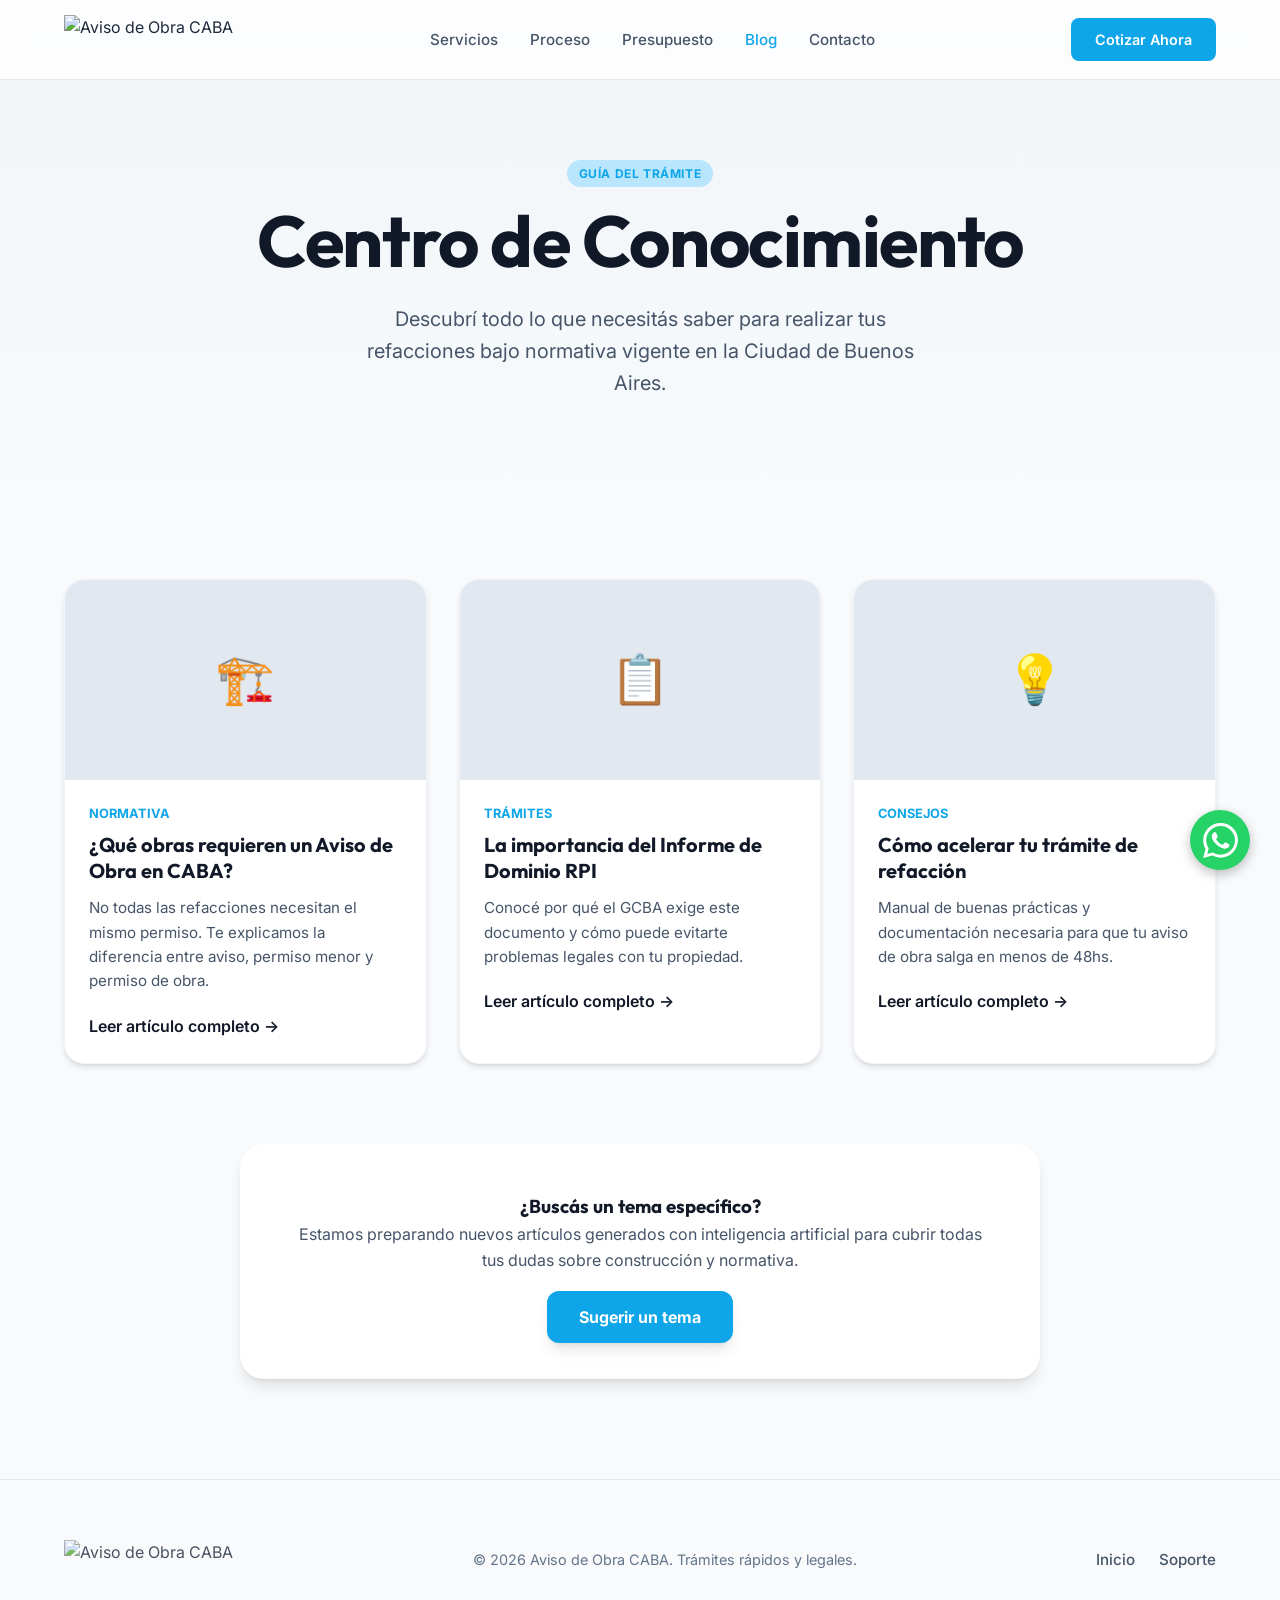
==== blog.html @ d006efeb "Add files via upload" ====
<!DOCTYPE html>
<html lang="es">
<head>
    <meta charset="UTF-8">
    <meta name="viewport" content="width=device-width, initial-scale=1.0">
    <title>Blog de Trámites | Aviso de Obra CABA</title>
    <meta name="description" content="Artículos de interés sobre avisos de obra, trámites en GCBA, y consejos para refacciones legales en CABA. Gestión del proceso del trámite.">
    <link rel="stylesheet" href="style.css">
    <style>
        .blog-hero {
            padding: 160px 0 80px;
            background: linear-gradient(to bottom, var(--slate-100), var(--background));
            text-align: center;
        }
        .blog-grid {
            display: grid;
            grid-template-columns: repeat(auto-fill, minmax(300px, 1fr));
            gap: 32px;
            margin-top: -40px;
            position: relative;
            z-index: 10;
        }
        .blog-card {
            background: white;
            border-radius: 20px;
            overflow: hidden;
            box-shadow: var(--shadow-md);
            border: 1px solid var(--slate-100);
            transition: var(--transition);
        }
        .blog-card:hover {
            transform: translateY(-8px);
            box-shadow: var(--shadow-xl);
        }
        .blog-img {
            width: 100%;
            height: 200px;
            background: var(--slate-200);
            display: flex;
            align-items: center;
            justify-content: center;
            font-size: 3rem;
        }
        .blog-content {
            padding: 24px;
        }
        .blog-meta {
            font-size: 0.8rem;
            color: var(--primary);
            font-weight: 700;
            text-transform: uppercase;
            margin-bottom: 8px;
            display: block;
        }
        .blog-title {
            font-size: 1.25rem;
            margin-bottom: 12px;
            line-height: 1.3;
        }
        .blog-excerpt {
            font-size: 0.95rem;
            color: var(--slate-600);
            margin-bottom: 20px;
        }
        .read-more {
            font-weight: 600;
            color: var(--black);
            display: flex;
            align-items: center;
            gap: 8px;
        }
        .read-more:hover {
            color: var(--primary);
            gap: 12px;
        }
    </style>
</head>
<body>

    <!-- NAV -->
    <nav>
        <div class="container">
            <a href="index.html" class="nav-logo">
                <img src="https://raw.githubusercontent.com/ley257/aviso-de-obra/main/ChatGPT%20Image%2031%20mar%202026%2C%2019_07_51.png" alt="Aviso de Obra CABA">
            </a>
            <ul class="nav-links" id="nav-links">
                <li><a href="index.html#servicios" class="nav-link">Servicios</a></li>
                <li><a href="index.html#proceso" class="nav-link">Proceso</a></li>
                <li><a href="index.html#presupuesto" class="nav-link">Presupuesto</a></li>
                <li><a href="blog.html" class="nav-link" style="color: var(--primary);">Blog</a></li>
                <li><a href="index.html#contacto" class="nav-link">Contacto</a></li>
            </ul>
            <div class="nav-actions">
                <a href="index.html#presupuesto" class="nav-cta">Cotizar Ahora</a>
                <button class="mobile-menu-toggle" id="mobile-menu-toggle" aria-label="Abrir menú">
                    <span></span>
                    <span></span>
                    <span></span>
                </button>
            </div>
        </div>
    </nav>

    <main>
        <section class="blog-hero">
            <div class="container">
                <span class="section-tag">Guía del Trámite</span>
                <h1 class="hero-title">Centro de Conocimiento</h1>
                <p class="hero-desc" style="margin: 0 auto 40px;">Descubrí todo lo que necesitás saber para realizar tus refacciones bajo normativa vigente en la Ciudad de Buenos Aires.</p>
            </div>
        </section>

        <section class="section-padding">
            <div class="container">
                <div class="blog-grid">
                    <!-- Placeholder Card 1 -->
                    <article class="blog-card reveal">
                        <div class="blog-img">🏗️</div>
                        <div class="blog-content">
                            <span class="blog-meta">Normativa</span>
                            <h3 class="blog-title">¿Qué obras requieren un Aviso de Obra en CABA?</h3>
                            <p class="blog-excerpt">No todas las refacciones necesitan el mismo permiso. Te explicamos la diferencia entre aviso, permiso menor y permiso de obra.</p>
                            <a href="#" class="read-more">Leer artículo completo →</a>
                        </div>
                    </article>

                    <!-- Placeholder Card 2 -->
                    <article class="blog-card reveal" style="transition-delay: 0.1s">
                        <div class="blog-img">📋</div>
                        <div class="blog-content">
                            <span class="blog-meta">Trámites</span>
                            <h3 class="blog-title">La importancia del Informe de Dominio RPI</h3>
                            <p class="blog-excerpt">Conocé por qué el GCBA exige este documento y cómo puede evitarte problemas legales con tu propiedad.</p>
                            <a href="#" class="read-more">Leer artículo completo →</a>
                        </div>
                    </article>

                    <!-- Placeholder Card 3 -->
                    <article class="blog-card reveal" style="transition-delay: 0.2s">
                        <div class="blog-img">💡</div>
                        <div class="blog-content">
                            <span class="blog-meta">Consejos</span>
                            <h3 class="blog-title">Cómo acelerar tu trámite de refacción</h3>
                            <p class="blog-excerpt">Manual de buenas prácticas y documentación necesaria para que tu aviso de obra salga en menos de 48hs.</p>
                            <a href="#" class="read-more">Leer artículo completo →</a>
                        </div>
                    </article>
                </div>

                <div style="margin-top: 80px; text-align: center;" class="reveal">
                    <div style="background: white; padding: 48px; border-radius: 24px; box-shadow: var(--shadow-lg); max-width: 800px; margin: 0 auto;">
                        <h3>¿Buscás un tema específico?</h3>
                        <p style="margin-bottom: 32px; color: var(--slate-600);">Estamos preparando nuevos artículos generados con inteligencia artificial para cubrir todas tus dudas sobre construcción y normativa.</p>
                        <a href="index.html#contacto" class="btn-primary">Sugerir un tema</a>
                    </div>
                </div>
            </div>
        </section>
    </main>

    <!-- FOOTER -->
    <footer style="padding: 60px 0; border-top: 1px solid var(--slate-200); background-color: var(--slate-50);">
        <div class="container" style="display: flex; justify-content: space-between; align-items: center; flex-wrap: wrap; gap: 24px;">
            <div class="nav-logo">
                <img src="https://raw.githubusercontent.com/ley257/aviso-de-obra/main/ChatGPT%20Image%2031%20mar%202026%2C%2019_07_51.png" alt="Aviso de Obra CABA" style="height: 40px; opacity: 0.8;">
            </div>
            <p style="color: var(--slate-500); font-size: 0.9rem;">© 2026 Aviso de Obra CABA. Trámites rápidos y legales.</p>
            <div style="display: flex; gap: 24px;">
                <a href="index.html" class="nav-link">Inicio</a>
                <a href="index.html#contacto" class="nav-link">Soporte</a>
            </div>
        </div>
    </footer>

    <!-- WhatsApp Flotante -->
    <a href="https://wa.me/5491137787305?text=Hola!%20Vengo%20de%20la%20web%20y%20quería%20consultar%20por%20un%20aviso%20de%20obra." class="whatsapp-float" target="_blank" rel="noopener noreferrer">
        <svg viewBox="0 0 24 24" xmlns="http://www.w3.org/2000/svg">
            <path d="M17.472 14.382c-.297-.149-1.758-.867-2.03-.967-.273-.099-.471-.148-.67.15-.197.297-.767.966-.94 1.164-.173.199-.347.223-.644.075-.297-.15-1.255-.463-2.39-1.475-.883-.788-1.48-1.761-1.653-2.059-.173-.297-.018-.458.13-.606.134-.133.298-.347.446-.52.149-.174.198-.298.298-.497.099-.198.05-.371-.025-.52-.075-.149-.669-1.612-.916-2.207-.242-.579-.487-.5-.669-.51-.173-.008-.371-.01-.57-.01-.198 0-.52.074-.792.372-.272.297-1.04 1.016-1.04 2.479 0 1.462 1.065 2.875 1.213 3.074.149.198 2.096 3.2 5.077 4.487.709.306 1.262.489 1.694.625.712.227 1.36.195 1.871.118.571-.085 1.758-.719 2.006-1.413.248-.694.248-1.289.173-1.413-.074-.124-.272-.198-.57-.347m-5.421 7.403h-.004a9.87 9.87 0 01-5.031-1.378l-.361-.214-3.741.982.998-3.648-.235-.374a9.86 9.86 0 01-1.51-5.26c.001-5.45 4.436-9.884 9.888-9.884 2.64 0 5.122 1.03 6.988 2.898a9.825 9.825 0 012.893 6.994c-.003 5.45-4.437 9.884-9.885 9.884m8.413-18.297A11.815 11.815 0 0012.05 0C5.495 0 .16 5.335.157 11.892c0 2.096.547 4.142 1.588 5.945L.057 24l6.305-1.654a11.882 11.882 0 005.683 1.448h.005c6.554 0 11.89-5.335 11.893-11.893a11.821 11.821 0 00-3.48-8.413z"/>
        </svg>
    </a>

    <script src="script.js"></script>
</body>
</html>
---- style.css ----
@import url('https://fonts.googleapis.com/css2?family=Inter:wght@300;400;500;600;700&family=Outfit:wght@400;500;600;700;800;900&display=swap');

:root {
    --primary: #0ea5e9; /* Cyan 500 */
    --primary-dark: #0284c7; /* Cyan 600 */
    --primary-light: #bae6fd; /* Cyan 200 */
    --black: #111827; /* Gray 900 */
    --white: #ffffff;
    --background: #f8fafc; /* Slate 50 */
    --slate-100: #f1f5f9;
    --slate-200: #e2e8f0;
    --slate-300: #cbd5e1;
    --slate-500: #64748b;
    --slate-600: #475569;
    --slate-700: #334155;
    --slate-800: #1e293b;
    
    --shadow-sm: 0 1px 2px 0 rgb(0 0 0 / 0.05);
    --shadow-md: 0 4px 6px -1px rgb(0 0 0 / 0.1), 0 2px 4px -2px rgb(0 0 0 / 0.1);
    --shadow-lg: 0 10px 15px -3px rgb(0 0 0 / 0.1), 0 4px 6px -4px rgb(0 0 0 / 0.1);
    --shadow-xl: 0 20px 25px -5px rgb(0 0 0 / 0.1), 0 8px 10px -6px rgb(0 0 0 / 0.1);
    
    --transition: all 0.3s cubic-bezier(0.4, 0, 0.2, 1);
}

/* Base Styles */
*, *::before, *::after {
    box-sizing: border-box;
    margin: 0;
    padding: 0;
}

html {
    scroll-behavior: smooth;
    font-size: 16px;
}

body {
    background-color: var(--background);
    color: var(--slate-800);
    font-family: 'Inter', sans-serif;
    line-height: 1.6;
    overflow-x: hidden;
}

h1, h2, h3, h4, .font-display {
    font-family: 'Outfit', sans-serif;
    color: var(--black);
    font-weight: 700;
}

a {
    transition: var(--transition);
    text-decoration: none;
    color: inherit;
}

ul {
    list-style: none;
}

img {
    max-width: 100%;
    display: block;
}

button, .btn {
    cursor: pointer;
    font-family: inherit;
    transition: var(--transition);
}

.container {
    max-width: 1200px;
    margin: 0 auto;
    padding: 0 24px;
}

/* Utilities */
.text-primary { color: var(--primary); }
.bg-primary { background-color: var(--primary); }
.font-bold { font-weight: 700; }
.section-padding { padding: 100px 0; }

/* Navigation */
nav {
    position: fixed;
    top: 0;
    left: 0;
    right: 0;
    z-index: 1000;
    background: rgba(255, 255, 255, 0.8);
    backdrop-filter: blur(12px);
    border-bottom: 1px solid var(--slate-200);
    height: 80px;
    display: flex;
    align-items: center;
    transition: var(--transition);
}

nav.scrolled {
    height: 70px;
    box-shadow: var(--shadow-md);
}

nav .container {
    width: 100%;
    display: flex;
    justify-content: space-between;
    align-items: center;
}

.nav-logo {
    display: flex;
    align-items: center;
    gap: 12px;
}

.nav-logo img {
    height: 50px;
    width: auto;
}

.nav-links {
    display: flex;
    gap: 32px;
}

.nav-link {
    font-weight: 500;
    font-size: 0.95rem;
    color: var(--slate-600);
}

.nav-link:hover {
    color: var(--primary);
}

.nav-cta {
    background: var(--primary);
    color: white;
    padding: 10px 24px;
    border-radius: 8px;
    font-weight: 600;
    font-size: 0.9rem;
    border: none;
    display: inline-flex;
    align-items: center;
}

.nav-cta:hover {
    background: var(--primary-dark);
    transform: translateY(-2px);
    box-shadow: var(--shadow-md);
}

.nav-actions {
    display: flex;
    align-items: center;
    gap: 16px;
}

.mobile-menu-toggle {
    display: none;
    flex-direction: column;
    justify-content: space-between;
    width: 30px;
    height: 21px;
    background: transparent;
    border: none;
    padding: 0;
    z-index: 1100;
}

.mobile-menu-toggle span {
    width: 100%;
    height: 3px;
    background-color: var(--black);
    border-radius: 3px;
    transition: var(--transition);
}

.mobile-menu-toggle.active span:nth-child(1) {
    transform: translateY(9px) rotate(45deg);
}

.mobile-menu-toggle.active span:nth-child(2) {
    opacity: 0;
}

.mobile-menu-toggle.active span:nth-child(3) {
    transform: translateY(-9px) rotate(-45deg);
}

/* Sections */
.section-tag {
    display: inline-block;
    color: var(--primary);
    background: var(--primary-light);
    padding: 4px 12px;
    border-radius: 9999px;
    font-size: 0.75rem;
    font-weight: 700;
    text-transform: uppercase;
    letter-spacing: 0.05em;
    margin-bottom: 16px;
}

.section-title {
    font-size: clamp(2rem, 5vw, 3rem);
    line-height: 1.1;
    margin-bottom: 20px;
}

.section-desc {
    font-size: 1.125rem;
    color: var(--slate-500);
    max-width: 600px;
    margin-bottom: 48px;
}

/* Hero */
.hero {
    min-height: 100vh;
    padding-top: 140px;
    padding-bottom: 80px;
    display: flex;
    align-items: center;
    background: radial-gradient(circle at top right, var(--primary-light), transparent 30%),
                radial-gradient(circle at bottom left, var(--slate-100), transparent 20%);
    position: relative;
    overflow: hidden;
}

.hero-content {
    max-width: 700px;
}

.hero-title {
    font-size: clamp(2.5rem, 8vw, 4.5rem);
    line-height: 1.05;
    margin-bottom: 24px;
    letter-spacing: -0.02em;
}

.hero-title span {
    color: var(--primary);
}

.hero-desc {
    font-size: 1.25rem;
    color: var(--slate-600);
    margin-bottom: 40px;
    max-width: 550px;
}

.hero-btns {
    display: flex;
    gap: 16px;
    flex-wrap: wrap;
}

.btn-primary {
    background: var(--primary);
    color: white;
    padding: 16px 32px;
    border-radius: 12px;
    font-weight: 700;
    box-shadow: var(--shadow-lg);
}

.btn-primary:hover {
    background: var(--primary-dark);
    transform: translateY(-4px);
    box-shadow: var(--shadow-xl);
}

.btn-outline {
    background: white;
    color: var(--black);
    padding: 16px 32px;
    border-radius: 12px;
    font-weight: 600;
    border: 1px solid var(--slate-200);
    box-shadow: var(--shadow-sm);
}

.btn-outline:hover {
    border-color: var(--primary);
    color: var(--primary);
    background: var(--slate-50);
}

/* Stats */
.stats-grid {
    display: grid;
    grid-template-columns: repeat(auto-fit, minmax(200px, 1fr));
    gap: 24px;
    margin-top: 60px;
}

.stat-card {
    background: white;
    padding: 32px;
    border-radius: 16px;
    box-shadow: var(--shadow-md);
    border: 1px solid var(--slate-100);
}

.stat-num {
    font-size: 2.5rem;
    font-weight: 900;
    color: var(--primary);
    display: block;
    margin-bottom: 4px;
}

.stat-label {
    font-size: 0.875rem;
    color: var(--slate-500);
    font-weight: 600;
    text-transform: uppercase;
    letter-spacing: 0.05em;
}

/* Services */
.services-grid {
    display: grid;
    grid-template-columns: repeat(auto-fit, minmax(350px, 1fr));
    gap: 32px;
}

.service-card {
    background: white;
    padding: 40px;
    border-radius: 24px;
    border: 1px solid var(--slate-100);
    transition: var(--transition);
}

.service-card:hover {
    transform: translateY(-8px);
    box-shadow: var(--shadow-xl);
    border-color: var(--primary-light);
}

.service-icon {
    width: 64px;
    height: 64px;
    background: var(--slate-50);
    border-radius: 16px;
    display: flex;
    align-items: center;
    justify-content: center;
    font-size: 28px;
    margin-bottom: 24px;
    color: var(--primary);
}

.service-card h3 {
    font-size: 1.5rem;
    margin-bottom: 12px;
}

.service-card p {
    color: var(--slate-600);
}

/* Process */
.process-steps {
    display: flex;
    flex-direction: column;
    gap: 0;
}

.process-step {
    display: flex;
    gap: 48px;
    padding-bottom: 60px;
    position: relative;
}

.process-step::before {
    content: '';
    position: absolute;
    left: 28px;
    top: 60px;
    bottom: 0;
    width: 2px;
    background: var(--slate-200);
}

.process-step:last-child::before {
    display: none;
}

.step-number {
    width: 56px;
    height: 56px;
    background: var(--white);
    border: 2px solid var(--primary);
    border-radius: 50%;
    display: flex;
    align-items: center;
    justify-content: center;
    font-weight: 900;
    color: var(--primary);
    flex-shrink: 0;
    z-index: 10;
    font-family: 'Outfit', sans-serif;
}

.step-content {
    padding-top: 12px;
}

.step-content h4 {
    font-size: 1.25rem;
    margin-bottom: 8px;
}

/* Calculator */
.calc-container {
    display: grid;
    grid-template-columns: 1fr 400px;
    gap: 40px;
    align-items: start;
}

.calc-form {
    background: white;
    padding: 40px;
    border-radius: 24px;
    box-shadow: var(--shadow-lg);
}

.form-group {
    margin-bottom: 24px;
}

label {
    display: block;
    font-size: 0.875rem;
    font-weight: 600;
    color: var(--slate-700);
    margin-bottom: 8px;
}

input, select, textarea {
    width: 100%;
    padding: 12px 16px;
    border: 1px solid var(--slate-200);
    border-radius: 8px;
    font-family: inherit;
    font-size: 1rem;
    transition: var(--transition);
}

input:focus, select:focus, textarea:focus {
    outline: none;
    border-color: var(--primary);
    box-shadow: 0 0 0 4px var(--primary-light);
}

.radio-group {
    display: flex;
    flex-direction: column;
    gap: 12px;
}

.radio-card {
    border: 1px solid var(--slate-200);
    border-radius: 12px;
    padding: 16px;
    display: flex;
    justify-content: space-between;
    align-items: center;
    cursor: pointer;
    transition: var(--transition);
}

.radio-card:hover {
    border-color: var(--primary);
    background: var(--slate-50);
}

.radio-card.active {
    border-color: var(--primary);
    background: var(--primary-light);
    border-width: 2px;
}

.radio-info strong {
    display: block;
    color: var(--black);
}

.radio-info span {
    font-size: 0.8rem;
    color: var(--slate-500);
}

.radio-price {
    font-weight: 800;
    color: var(--primary-dark);
}

.calc-summary {
    background: var(--black);
    color: white;
    padding: 40px;
    border-radius: 24px;
    position: sticky;
    top: 120px;
}

.calc-summary h3 {
    color: white;
    margin-bottom: 24px;
}

.summary-row {
    display: flex;
    justify-content: space-between;
    padding: 12px 0;
    border-bottom: 1px solid rgba(255, 255, 255, 0.1);
}

.summary-row .label {
    color: var(--slate-300);
}

.summary-total {
    margin-top: 24px;
    padding-top: 24px;
    display: flex;
    justify-content: space-between;
    align-items: center;
}

.summary-total .total-price {
    font-size: 2.5rem;
    font-weight: 900;
    color: var(--primary);
}

/* Contact */
.contact-grid {
    display: grid;
    grid-template-columns: 1fr 1.5fr;
    gap: 60px;
}

/* WhatsApp Float */
.whatsapp-float {
    position: fixed;
    bottom: 30px;
    right: 30px;
    width: 60px;
    height: 60px;
    background-color: #25D366;
    color: white;
    border-radius: 50%;
    display: flex;
    align-items: center;
    justify-content: center;
    box-shadow: 0 4px 12px rgba(0,0,0,0.25);
    z-index: 999;
    transition: var(--transition);
    animation: pulse-wa 2s infinite;
}

.whatsapp-float:hover {
    transform: scale(1.1);
    box-shadow: 0 6px 16px rgba(0,0,0,0.35);
}

.whatsapp-float svg {
    width: 35px;
    height: 35px;
    fill: currentColor;
}

@keyframes pulse-wa {
    0% {
        box-shadow: 0 0 0 0 rgba(37, 211, 102, 0.5);
    }
    70% {
        box-shadow: 0 0 0 15px rgba(37, 211, 102, 0);
    }
    100% {
        box-shadow: 0 0 0 0 rgba(37, 211, 102, 0);
    }
}

/* Animations */
.reveal {
    opacity: 0;
    transform: translateY(30px);
    transition: opacity 0.8s ease, transform 0.8s ease;
}

.reveal.active {
    opacity: 1;
    transform: translateY(0);
}

/* Responsive */
@media (max-width: 992px) {
    .section-padding { padding: 60px 0; }
    
    .nav-links {
        position: fixed;
        top: 0;
        right: -100%;
        width: 80%;
        max-width: 300px;
        height: 100vh;
        background: white;
        flex-direction: column;
        padding: 100px 40px;
        box-shadow: var(--shadow-xl);
        transition: 0.4s ease-in-out;
        z-index: 1000;
    }

    .nav-links.active {
        right: 0;
    }

    .mobile-menu-toggle {
        display: flex;
    }

    .calc-container {
        grid-template-columns: 1fr;
    }

    .calc-summary {
        position: static;
        margin-top: 24px;
    }

    .contact-grid {
        grid-template-columns: 1fr;
        gap: 40px;
    }
    
    .hero-title { font-size: 2.5rem; }
    .hero { padding-top: 120px; text-align: center; }
    .hero-content { margin: 0 auto; }
    .hero-btns { justify-content: center; }
    
    .stats-grid { grid-template-columns: 1fr; }
}

@media (max-width: 640px) {
    .container { padding: 0 20px; }
    .hero-title { font-size: 2.1rem; }
    .btn-primary, .btn-outline { width: 100%; }
}
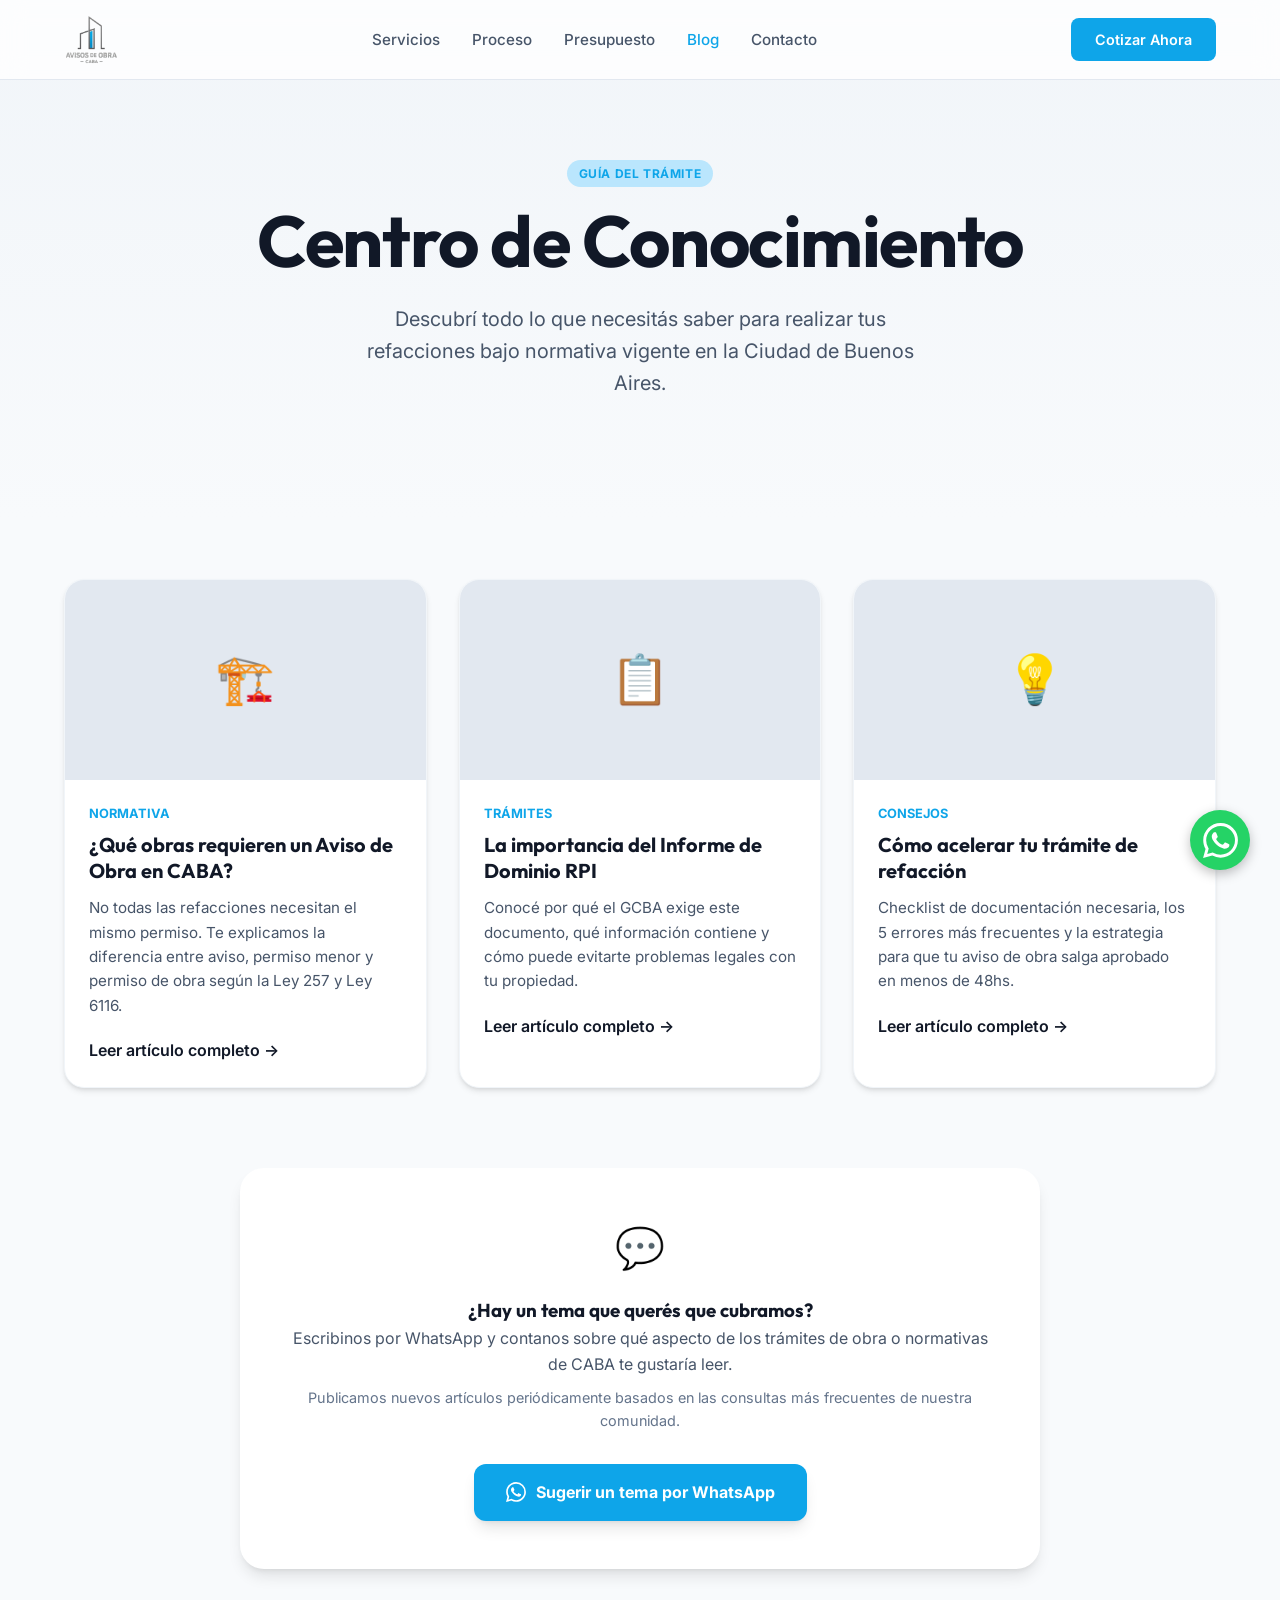
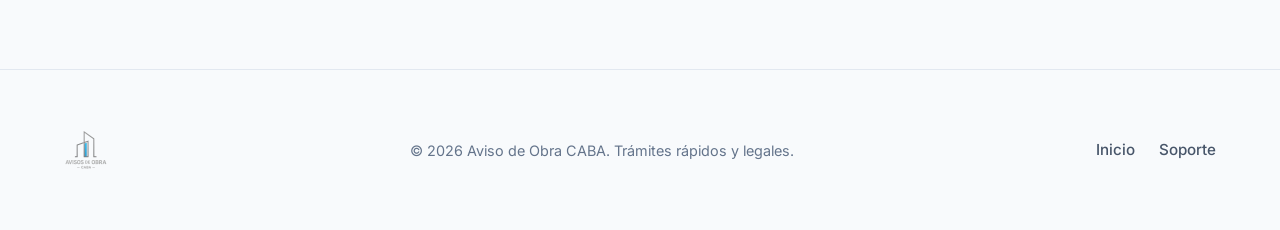
==== commit 44565c4c: "Add files via upload" ====
--- a/blog.html
+++ b/blog.html
@@ -5,6 +5,32 @@
     <meta name="viewport" content="width=device-width, initial-scale=1.0">
     <title>Blog de Trámites | Aviso de Obra CABA</title>
     <meta name="description" content="Artículos de interés sobre avisos de obra, trámites en GCBA, y consejos para refacciones legales en CABA. Gestión del proceso del trámite.">
+    <meta name="robots" content="index, follow">
+    <meta name="author" content="Aviso de Obra CABA">
+    <meta name="geo.region" content="AR-C">
+    <meta name="geo.placename" content="Ciudad Autónoma de Buenos Aires">
+    <meta name="geo.position" content="-34.6037;-58.3816">
+    <meta name="ICBM" content="-34.6037, -58.3816">
+    <link rel="canonical" href="https://www.aviso-de-obra.com.ar/blog.html" />
+
+    <!-- Open Graph -->
+    <meta property="og:type" content="website">
+    <meta property="og:title" content="Blog de Trámites | Aviso de Obra CABA">
+    <meta property="og:description" content="Artículos y guías sobre avisos de obra, trámites en GCBA, y normativas vigentes en la Ciudad de Buenos Aires.">
+    <meta property="og:url" content="https://www.aviso-de-obra.com.ar/blog.html">
+    <meta property="og:image" content="logo.png">
+    <meta property="og:image:width" content="1200">
+    <meta property="og:image:height" content="630">
+    <meta property="og:locale" content="es_AR">
+    <meta property="og:site_name" content="Aviso de Obra CABA">
+
+    <!-- Twitter Cards -->
+    <meta name="twitter:card" content="summary_large_image">
+    <meta name="twitter:title" content="Blog de Trámites | Aviso de Obra CABA">
+    <meta name="twitter:description" content="Artículos y guías sobre avisos de obra y trámites en la Ciudad de Buenos Aires.">
+    <meta name="twitter:image" content="logo.png">
+
+    <link rel="icon" type="image/png" href="logo.png">
     <link rel="stylesheet" href="style.css">
     <style>
         .blog-hero {
@@ -81,7 +107,7 @@
     <nav>
         <div class="container">
             <a href="index.html" class="nav-logo">
-                <img src="https://raw.githubusercontent.com/ley257/aviso-de-obra/main/ChatGPT%20Image%2031%20mar%202026%2C%2019_07_51.png" alt="Aviso de Obra CABA">
+                <img src="logo.png" alt="Aviso de Obra CABA">
             </a>
             <ul class="nav-links" id="nav-links">
                 <li><a href="index.html#servicios" class="nav-link">Servicios</a></li>
@@ -113,45 +139,50 @@
         <section class="section-padding">
             <div class="container">
                 <div class="blog-grid">
-                    <!-- Placeholder Card 1 -->
+                    <!-- Card 1 -->
                     <article class="blog-card reveal">
                         <div class="blog-img">🏗️</div>
                         <div class="blog-content">
                             <span class="blog-meta">Normativa</span>
                             <h3 class="blog-title">¿Qué obras requieren un Aviso de Obra en CABA?</h3>
-                            <p class="blog-excerpt">No todas las refacciones necesitan el mismo permiso. Te explicamos la diferencia entre aviso, permiso menor y permiso de obra.</p>
-                            <a href="#" class="read-more">Leer artículo completo →</a>
+                            <p class="blog-excerpt">No todas las refacciones necesitan el mismo permiso. Te explicamos la diferencia entre aviso, permiso menor y permiso de obra según la Ley 257 y Ley 6116.</p>
+                            <a href="que-obras-necesitan-aviso-caba.html" class="read-more">Leer artículo completo →</a>
                         </div>
                     </article>
 
-                    <!-- Placeholder Card 2 -->
+                    <!-- Card 2 -->
                     <article class="blog-card reveal" style="transition-delay: 0.1s">
                         <div class="blog-img">📋</div>
                         <div class="blog-content">
                             <span class="blog-meta">Trámites</span>
                             <h3 class="blog-title">La importancia del Informe de Dominio RPI</h3>
-                            <p class="blog-excerpt">Conocé por qué el GCBA exige este documento y cómo puede evitarte problemas legales con tu propiedad.</p>
-                            <a href="#" class="read-more">Leer artículo completo →</a>
+                            <p class="blog-excerpt">Conocé por qué el GCBA exige este documento, qué información contiene y cómo puede evitarte problemas legales con tu propiedad.</p>
+                            <a href="informe-dominio-rpi.html" class="read-more">Leer artículo completo →</a>
                         </div>
                     </article>
 
-                    <!-- Placeholder Card 3 -->
+                    <!-- Card 3 -->
                     <article class="blog-card reveal" style="transition-delay: 0.2s">
                         <div class="blog-img">💡</div>
                         <div class="blog-content">
                             <span class="blog-meta">Consejos</span>
                             <h3 class="blog-title">Cómo acelerar tu trámite de refacción</h3>
-                            <p class="blog-excerpt">Manual de buenas prácticas y documentación necesaria para que tu aviso de obra salga en menos de 48hs.</p>
-                            <a href="#" class="read-more">Leer artículo completo →</a>
+                            <p class="blog-excerpt">Checklist de documentación necesaria, los 5 errores más frecuentes y la estrategia para que tu aviso de obra salga aprobado en menos de 48hs.</p>
+                            <a href="como-acelerar-tramite-aviso-obra.html" class="read-more">Leer artículo completo →</a>
                         </div>
                     </article>
                 </div>
 
                 <div style="margin-top: 80px; text-align: center;" class="reveal">
                     <div style="background: white; padding: 48px; border-radius: 24px; box-shadow: var(--shadow-lg); max-width: 800px; margin: 0 auto;">
-                        <h3>¿Buscás un tema específico?</h3>
-                        <p style="margin-bottom: 32px; color: var(--slate-600);">Estamos preparando nuevos artículos generados con inteligencia artificial para cubrir todas tus dudas sobre construcción y normativa.</p>
-                        <a href="index.html#contacto" class="btn-primary">Sugerir un tema</a>
+                        <div style="font-size: 2.5rem; margin-bottom: 16px;">💬</div>
+                        <h3>¿Hay un tema que querés que cubramos?</h3>
+                        <p style="margin-bottom: 8px; color: var(--slate-600);">Escribinos por WhatsApp y contanos sobre qué aspecto de los trámites de obra o normativas de CABA te gustaría leer.</p>
+                        <p style="margin-bottom: 32px; color: var(--slate-500); font-size: 0.9rem;">Publicamos nuevos artículos periódicamente basados en las consultas más frecuentes de nuestra comunidad.</p>
+                        <a href="https://wa.me/5491137787305?text=Hola!%20Me%20gustar%C3%ADa%20sugerir%20un%20tema%20para%20el%20blog%3A%20" target="_blank" rel="noopener noreferrer" class="btn-primary" style="display: inline-flex; align-items: center; gap: 10px;">
+                            <svg style="width: 20px; height: 20px; fill: currentColor;" viewBox="0 0 24 24"><path d="M17.472 14.382c-.297-.149-1.758-.867-2.03-.967-.273-.099-.471-.148-.67.15-.197.297-.767.966-.94 1.164-.173.199-.347.223-.644.075-.297-.15-1.255-.463-2.39-1.475-.883-.788-1.48-1.761-1.653-2.059-.173-.297-.018-.458.13-.606.134-.133.298-.347.446-.52.149-.174.198-.298.298-.497.099-.198.05-.371-.025-.52-.075-.149-.669-1.612-.916-2.207-.242-.579-.487-.5-.669-.51-.173-.008-.371-.01-.57-.01-.198 0-.52.074-.792.372-.272.297-1.04 1.016-1.04 2.479 0 1.462 1.065 2.875 1.213 3.074.149.198 2.096 3.2 5.077 4.487.709.306 1.262.489 1.694.625.712.227 1.36.195 1.871.118.571-.085 1.758-.719 2.006-1.413.248-.694.248-1.289.173-1.413-.074-.124-.272-.198-.57-.347m-5.421 7.403h-.004a9.87 9.87 0 01-5.031-1.378l-.361-.214-3.741.982.998-3.648-.235-.374a9.86 9.86 0 01-1.51-5.26c.001-5.45 4.436-9.884 9.888-9.884 2.64 0 5.122 1.03 6.988 2.898a9.825 9.825 0 012.893 6.994c-.003 5.45-4.437 9.884-9.885 9.884m8.413-18.297A11.815 11.815 0 0012.05 0C5.495 0 .16 5.335.157 11.892c0 2.096.547 4.142 1.588 5.945L.057 24l6.305-1.654a11.882 11.882 0 005.683 1.448h.005c6.554 0 11.89-5.335 11.893-11.893a11.821 11.821 0 00-3.48-8.413z"/></svg>
+                            Sugerir un tema por WhatsApp
+                        </a>
                     </div>
                 </div>
             </div>
@@ -162,7 +193,7 @@
     <footer style="padding: 60px 0; border-top: 1px solid var(--slate-200); background-color: var(--slate-50);">
         <div class="container" style="display: flex; justify-content: space-between; align-items: center; flex-wrap: wrap; gap: 24px;">
             <div class="nav-logo">
-                <img src="https://raw.githubusercontent.com/ley257/aviso-de-obra/main/ChatGPT%20Image%2031%20mar%202026%2C%2019_07_51.png" alt="Aviso de Obra CABA" style="height: 40px; opacity: 0.8;">
+                <img src="logo.png" alt="Aviso de Obra CABA" style="height: 40px; opacity: 0.8;">
             </div>
             <p style="color: var(--slate-500); font-size: 0.9rem;">© 2026 Aviso de Obra CABA. Trámites rápidos y legales.</p>
             <div style="display: flex; gap: 24px;">
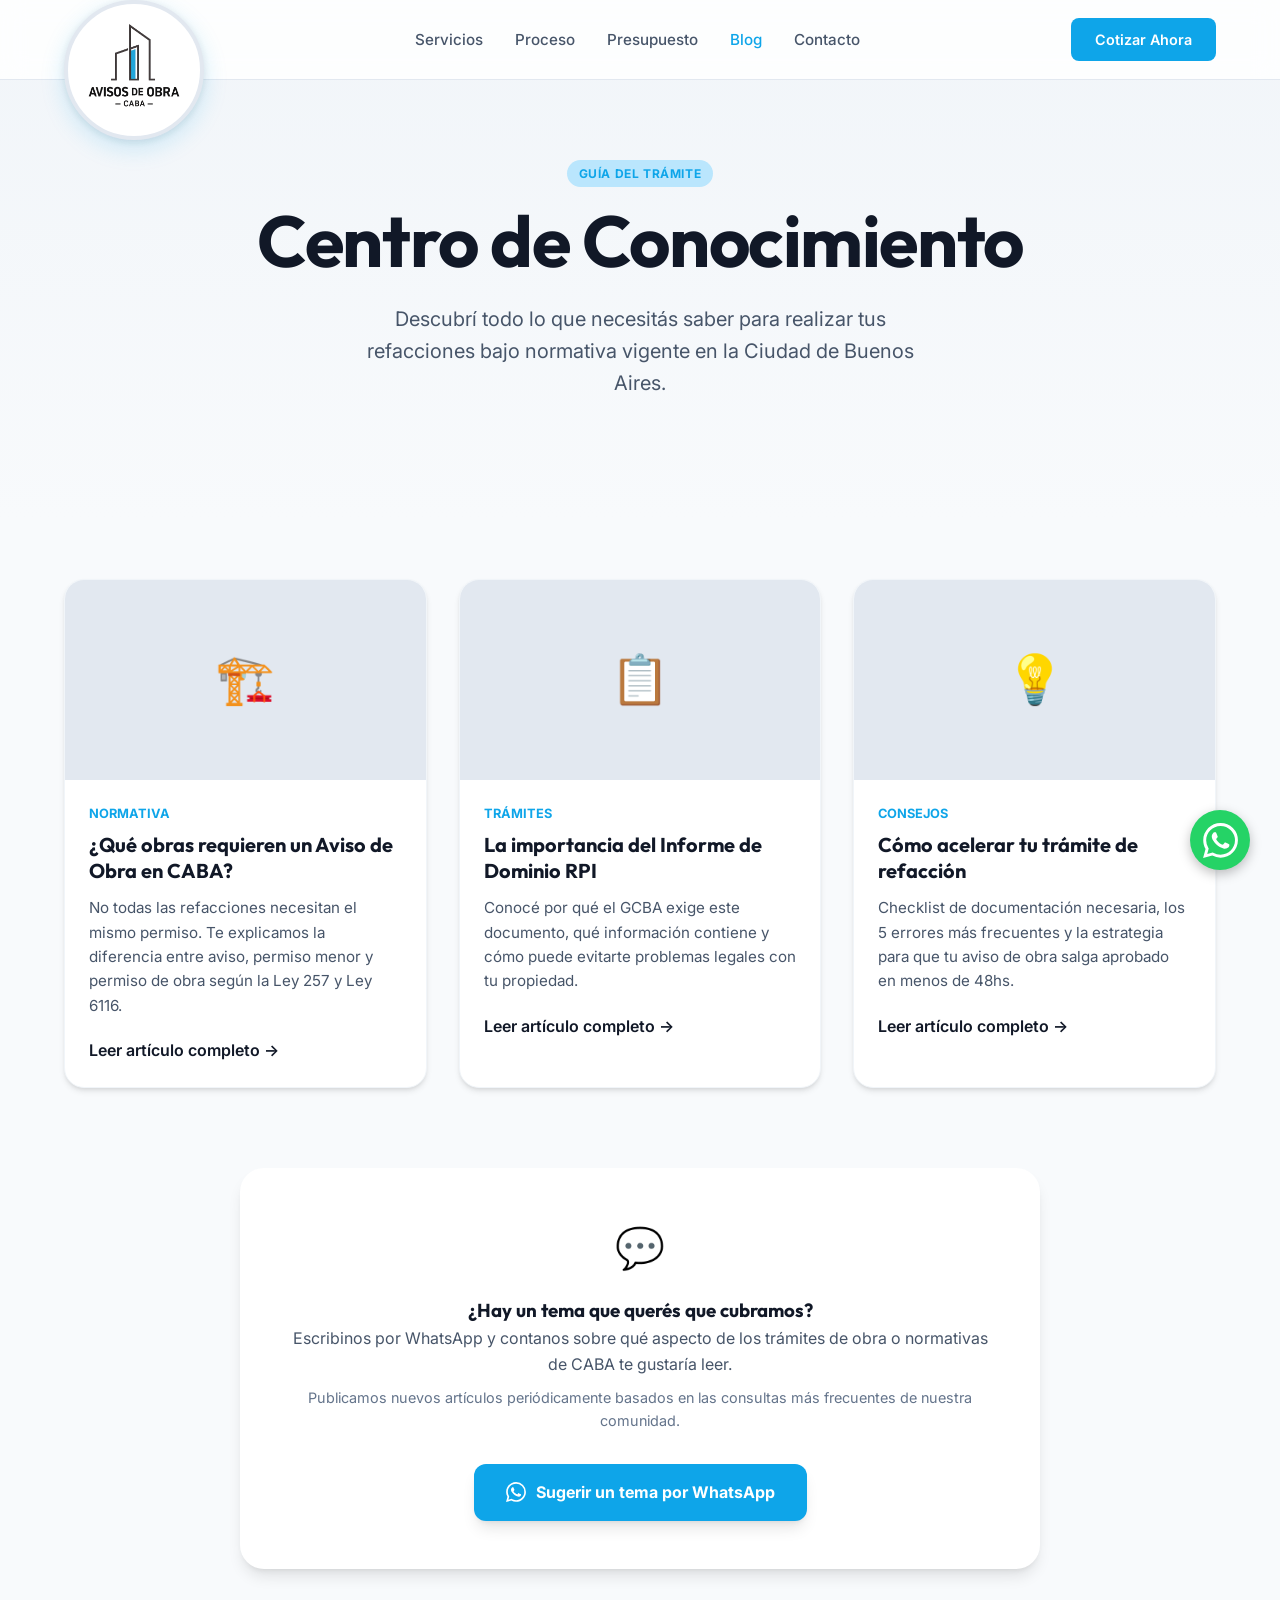
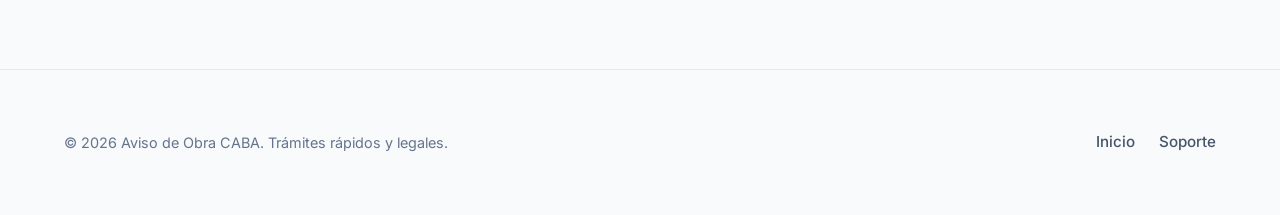
==== commit c9b0b739: "Add files via upload" ====
--- a/blog.html
+++ b/blog.html
@@ -18,7 +18,7 @@
     <meta property="og:title" content="Blog de Trámites | Aviso de Obra CABA">
     <meta property="og:description" content="Artículos y guías sobre avisos de obra, trámites en GCBA, y normativas vigentes en la Ciudad de Buenos Aires.">
     <meta property="og:url" content="https://www.aviso-de-obra.com.ar/blog.html">
-    <meta property="og:image" content="logo.png">
+    <meta property="og:image" content="logoheader.png">
     <meta property="og:image:width" content="1200">
     <meta property="og:image:height" content="630">
     <meta property="og:locale" content="es_AR">
@@ -28,9 +28,9 @@
     <meta name="twitter:card" content="summary_large_image">
     <meta name="twitter:title" content="Blog de Trámites | Aviso de Obra CABA">
     <meta name="twitter:description" content="Artículos y guías sobre avisos de obra y trámites en la Ciudad de Buenos Aires.">
-    <meta name="twitter:image" content="logo.png">
-
-    <link rel="icon" type="image/png" href="logo.png">
+    <meta name="twitter:image" content="logoheader.png">
+
+    <link rel="icon" type="image/png" href="logoheader.png">
     <link rel="stylesheet" href="style.css">
     <style>
         .blog-hero {
@@ -107,7 +107,7 @@
     <nav>
         <div class="container">
             <a href="index.html" class="nav-logo">
-                <img src="logo.png" alt="Aviso de Obra CABA">
+                <div class="nav-logo-circle"><img src="logoheader.png" alt="Aviso de Obra CABA"></div>
             </a>
             <ul class="nav-links" id="nav-links">
                 <li><a href="index.html#servicios" class="nav-link">Servicios</a></li>
@@ -192,9 +192,6 @@
     <!-- FOOTER -->
     <footer style="padding: 60px 0; border-top: 1px solid var(--slate-200); background-color: var(--slate-50);">
         <div class="container" style="display: flex; justify-content: space-between; align-items: center; flex-wrap: wrap; gap: 24px;">
-            <div class="nav-logo">
-                <img src="logo.png" alt="Aviso de Obra CABA" style="height: 40px; opacity: 0.8;">
-            </div>
             <p style="color: var(--slate-500); font-size: 0.9rem;">© 2026 Aviso de Obra CABA. Trámites rápidos y legales.</p>
             <div style="display: flex; gap: 24px;">
                 <a href="index.html" class="nav-link">Inicio</a>
--- a/style.css
+++ b/style.css
@@ -89,13 +89,14 @@
     left: 0;
     right: 0;
     z-index: 1000;
-    background: rgba(255, 255, 255, 0.8);
+    background: rgba(255, 255, 255, 0.85);
     backdrop-filter: blur(12px);
     border-bottom: 1px solid var(--slate-200);
     height: 80px;
     display: flex;
     align-items: center;
     transition: var(--transition);
+    overflow: visible;
 }
 
 nav.scrolled {
@@ -108,17 +109,45 @@
     display: flex;
     justify-content: space-between;
     align-items: center;
-}
-
+    position: relative;
+}
+
+/* Logo círculo sobresaliente */
 .nav-logo {
     display: flex;
     align-items: center;
     gap: 12px;
-}
-
-.nav-logo img {
-    height: 50px;
-    width: auto;
+    position: relative;
+    /* Desplaza hacia abajo para que el círculo sobresalga del nav */
+    top: 30px;
+}
+
+.nav-logo-circle {
+    width: 140px;
+    height: 140px;
+    border-radius: 50%;
+    background: white;
+    border: 4px solid var(--slate-200);
+    box-shadow: 0 8px 24px rgba(14, 165, 233, 0.18), 0 2px 8px rgba(0,0,0,0.10);
+    overflow: hidden;
+    display: flex;
+    align-items: center;
+    justify-content: center;
+    flex-shrink: 0;
+    transition: var(--transition);
+}
+
+.nav-logo-circle:hover {
+    box-shadow: 0 12px 32px rgba(14, 165, 233, 0.28), 0 4px 12px rgba(0,0,0,0.12);
+    transform: translateY(-3px);
+    border-color: var(--primary-light);
+}
+
+.nav-logo-circle img {
+    width: 100%;
+    height: 100%;
+    object-fit: cover;
+    border-radius: 50%;
 }
 
 .nav-links {
@@ -222,7 +251,8 @@
 /* Hero */
 .hero {
     min-height: 100vh;
-    padding-top: 140px;
+    /* 80px nav + 70px overflow del círculo de 140px + 30px margen */
+    padding-top: 200px;
     padding-bottom: 80px;
     display: flex;
     align-items: center;
@@ -608,6 +638,15 @@
 /* Responsive */
 @media (max-width: 992px) {
     .section-padding { padding: 60px 0; }
+
+    /* Logo círculo — tamaño reducido en tablet */
+    .nav-logo {
+        top: 22px;
+    }
+    .nav-logo-circle {
+        width: 110px;
+        height: 110px;
+    }
     
     .nav-links {
         position: fixed;
@@ -647,7 +686,7 @@
     }
     
     .hero-title { font-size: 2.5rem; }
-    .hero { padding-top: 120px; text-align: center; }
+    .hero { padding-top: 175px; text-align: center; }
     .hero-content { margin: 0 auto; }
     .hero-btns { justify-content: center; }
     
@@ -658,4 +697,13 @@
     .container { padding: 0 20px; }
     .hero-title { font-size: 2.1rem; }
     .btn-primary, .btn-outline { width: 100%; }
-}
+
+    .nav-logo {
+        top: 18px;
+    }
+    .nav-logo-circle {
+        width: 90px;
+        height: 90px;
+        border-width: 3px;
+    }
+}
